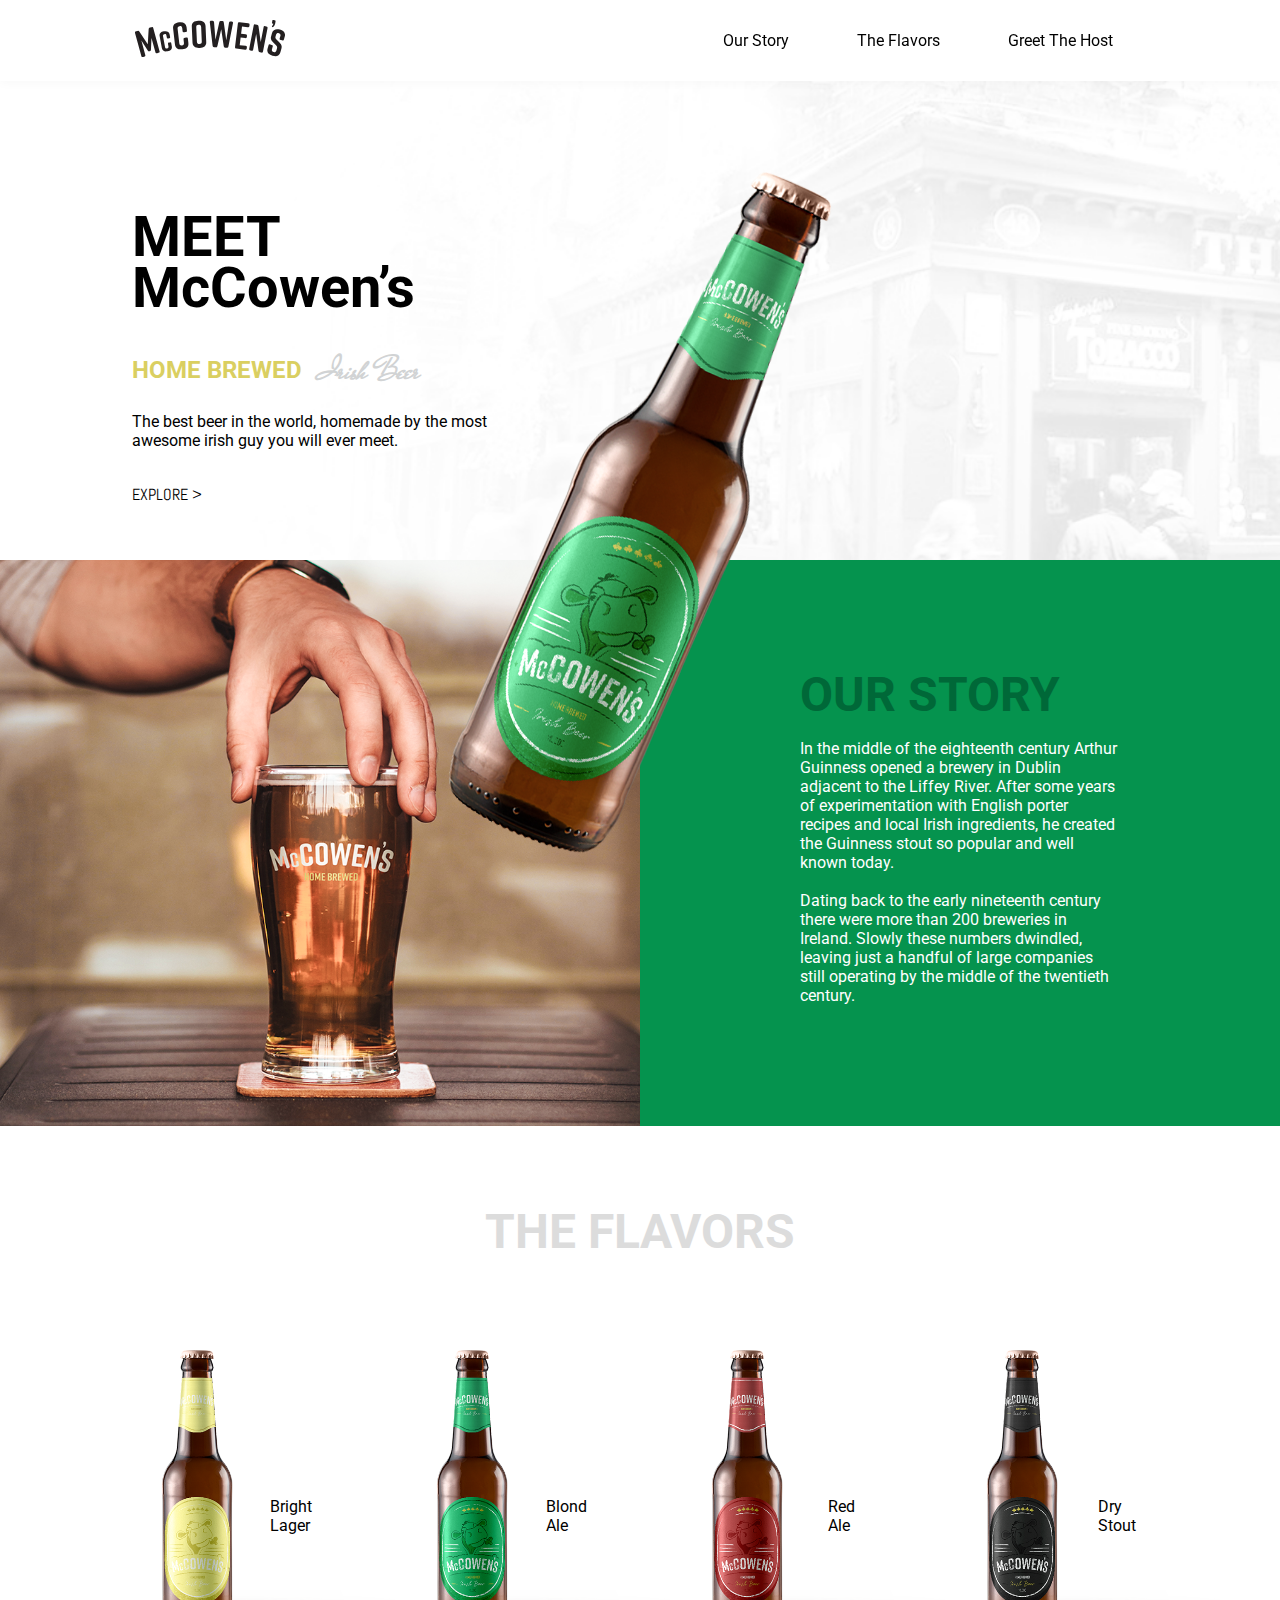
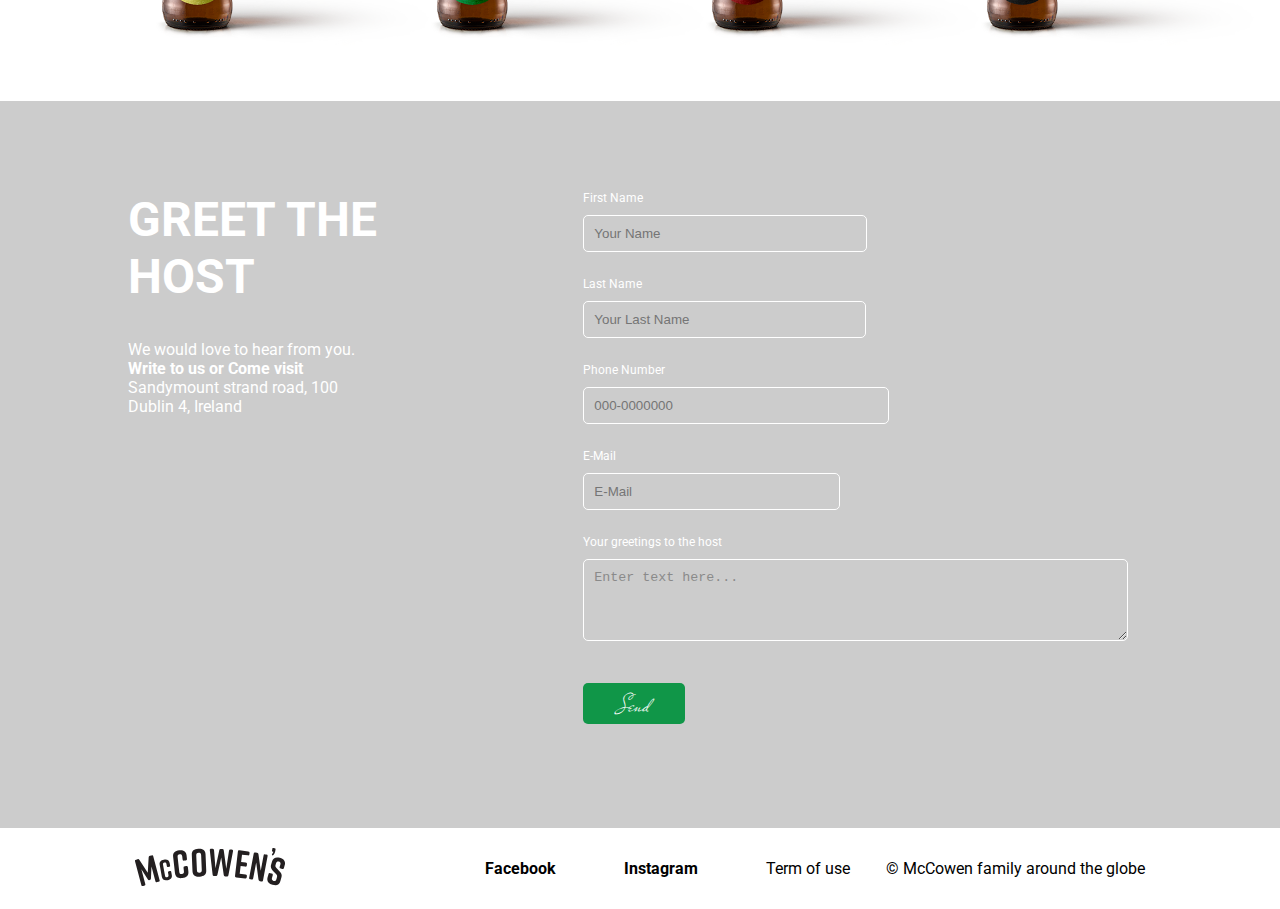
==== index.html @ d89a91b7 "second" ====
<!DOCTYPE html>
<html>
<head>
    <title> McCowen's Beer</title>
    <link rel="stylesheet" href="css/my first website.css"/>
    <link href='https://fonts.googleapis.com/css?family=Abel' rel='stylesheet'>
    <link href='https://fonts.googleapis.com/css?family=Roboto' rel='stylesheet'>
    <link href='https://fonts.googleapis.com/css?family=Mr De Haviland' rel='stylesheet'>
</head>
<body>
<!--header-->
    <div class="header">
            <div class="nav">
                <div class="logo">
                    <img src="assets/mc_logo.svg" alt="logo" id="logo" href="#">
                </div>
                
                <nav>
                    <a class="burger"></a>

                    <ul class="links">
                    <li> <a href="#story">Our Story</a> </li>
                    <li> <a href="#flavors">The Flavors</a> </li>
                    <li> <a href="#contact">Greet The Host</a> </li>
                    </ul>
                </nav>
            </div>
    </div>

<!--page content-->
<div class="content">

    <!--banner-->
        <div class="banner">
            <img src="assets/Pint Bottle copy.png" alt="McCowen’s Beer" id="middle" width="30%">
            <div class="title">
                <h1>MEET <br> McCowen’s</h1>
                <h2 class="home">home brewed <span class="irish"> Irish Beer</span> </h2>
                <p>The best beer in the world, homemade by the most awesome irish guy you will ever meet.</p>
                <a href="#" class="explore">explore ></a>
            </div>
        </div>

    <!--our story-->
        <div class="story" id="story">
            <div class="glass">
                <!--<img src="assets/beer-glass-mockup.png" alt="glass" id="glass" width="100%">-->
            </div>

            <div class="green_con">
                <div class="text">
                    <h3>our story</h3>
                    <p>
                            In the middle of the eighteenth century Arthur Guinness opened a brewery in Dublin adjacent to the Liffey River. After some years of experimentation with English porter recipes and local Irish ingredients, he created the Guinness stout so popular and well known today.
                            <br> <br>
                            Dating back to the early nineteenth century there were more than 200 breweries in Ireland. Slowly these numbers dwindled, leaving just a handful of large companies still operating by the middle of the twentieth century.
                    </p>
                </div>
            </div>
        </div>

    <!--the flavors-->
        <div class="flavors" id="flavors">
            <h3>the flavors</h3>
            <div class="bottles">
                <div class="yellow">
                    <img src="assets/Pint Bottle 01.png" alt="Bright Lager" id="yellow" width="100%">
                    <p>Bright <br> Lager</p>
                </div>
                <div class="green">
                    <img src="assets/Pint Bottle 02.png" alt="Blond Ale" id="green" width="100%">
                    <p>Blond <br> Ale</p>
                </div>
                <div class="red">
                    <img src="assets/Pint Bottle 03.png" alt="Red Ale" id="red" width="100%">
                    <p>Red <br> Ale</p>
                </div>
                <div class="black">
                    <img src="assets/Pint Bottle 04.png" alt="Dry Stout" id="black" width="100%">
                    <p>Dry <br> Stout</p>
                </div>
            </div>
        </div>

    <!--contact form-->
        <div class="greetings" id="contact">
            
            <div class="contact">
                <h3>greet the host</h3>
                <br>
                <p>     We would love to hear from you.
                    <br>
                        <strong> Write to us or Come visit </strong>
                    <br>
                        Sandymount strand road, 100
                    <br>
                        Dublin 4, Ireland</p>
            </div>

            <div class="form_con">
                <form action="/action_page.php">
                    
                    <div class="row">
                        <div class="first">
                        <label for="name">First Name
                        <input type="text" id="name" name="firstname" placeholder="Your Name">
                        </label>
                        </div>

                        <div class="last">
                        <label for="last">Last Name
                        <input type="text" id="last" name="lastname" placeholder="Your Last Name">
                        </label>
                        </div>
                    </div>
                
                    <div class="row">
                        <div class="phone">
                        <label for="phone">Phone Number
                        <input type="tel" id="phone" name="phonenumber" placeholder="000-0000000">
                        </label>
                        </div>

                        <div class="email">
                        <label for="email">E-Mail
                        <input type="email" id="mail" name="e-mail" placeholder="E-Mail">
                        </label>
                        </div>
                    </div>

                    <div class="row">
                        <div class="message">
                        <label for="message">Your greetings to the host
                        <textarea rows="4" cols="50" name="comment" form="usrform">Enter text here...</textarea>
                        </label>
                        </div>
                    </div>

                    <br>
                    <div class="row">
                        <div class="btn">
                        <input type="submit" value="Send">
                        </div>
                    </div>
                </form>
            </div>
        </div>

    <!--footer-->
        <div class="footer">
            <div class="nav">
                <div class="logo">
                    <img src="assets/mc_logo.svg" alt="logo" id="flogo">
                </div>
                <div class="links">
                    <ul>
                        <li><a href="#"><strong>Facebook</strong></a></li>
                        <li><a href="#"><strong>Instagram</strong></a></li>
                        <li><a href="#">Term of use</a></li>
                        <li>© McCowen family around the globe</li>
                    </ul>
                </div>
            </div>
        </div>
</div>

</body>
</html>
---- css/my first website.css ----
body{
    margin: 0 auto;
    padding: 0px;
    height: auto;
    font-family: 'Roboto';    
    font-size:16px;
    background-color: white;
    overflow-x: hidden;
}

h3{
    text-transform:uppercase;
    font-family: 'Roboto';
    font-size: 3rem;
    font-style: bold;
    /*line-height: 90%;*/
    margin: 0 auto;
    padding: 0px;
    height: auto;
}

/* Headr */
.header {
    background-color:white;
    z-index: 2;
    box-shadow: 0px 2px 10px rgba(0, 0, 0, 0.03);
    padding: 15px 135px;
    align-items: center;
    justify-content: center;
    position: sticky;
    top: 0;
    overflow: hidden;
}

.nav {
    display: flex;
    justify-content:space-between;
    align-content: center;
    align-items: center;
}

.logo {
    width: 150px;
    align-content: center;
}

li {
    display: inline;
}

.links {
    color: black;
    text-decoration: none;
    align-content: center;
}

a {
    text-decoration: none;
    color: black;
    text-align: center;
    padding: 12px;
    margin: 20px;
}

.header a:hover {
    color: #dacf61;
    font-style: italic;
}

.burger {
    display: none;
}

/* Headr Responsive */
@media screen and (max-width: 934px) {
    .burger {
        display: block;
        height: 10px;
        width: 100%;
        background: url(../assets/burger.png) no-repeat 98% center;
    }

    .links {
        display: none;
    }
    
}

/* footer */
.footer {
    align-items: center;
    justify-content: center;
    padding: 15px 135px;
    overflow: hidden;
}



/* Banner */
.banner{
    background-image: url(../assets/banner.png);
    background-color: #cccccc;
    background-position: center;
    background-repeat: no-repeat;
    background-size: cover;
    position: relative;
    height: 300px;
    padding: 7% 10%;
    background-attachment: fixed;
}


.title {
        text-align: left;
        position: absolute;
        top: 50%;
        left: 310px;
        -ms-transform: translate(-50%, -50%);
        transform: translate(-50%, -50%);
        width: 356px;
}

h1{
    font-family: 'Roboto';
    font-size: 3.5rem;
    line-height: 90%;
}

.home{
    font-family: 'Roboto';
    font-size: 1.5rem;
    /*line-height: 130%;*/
    text-transform: uppercase;
    color: #dacf61;
}

.irish{
    font-family: 'Mr De Haviland';
    font-size: 2rem;
    /*line-height: 130%;*/
    text-transform: capitalize;
    color: #d1d3d4;
    margin: 3%;
    font-style: normal;
}

.explore{
    background-color: white;
    text-decoration: none;
    position: absolute;
    padding: 0;
    margin: 5% 0;
    font-family: 'Abel';
    font-size: 1rem;
    text-transform: uppercase;
    font-style: bold;

}

#middle{
    position: absolute;
    top: 90%;
    left: 50%;
    transform: translate(-50%, -50%);
    z-index: 1.5;
}

@media screen and (max-width: 996px){
    #middle{
    display: none;
    }
}

/* Our Story */
.story{
    width: 100%;
    display: flex;
    position: relative;
    z-index: -1;
}

.green_con{
    background-color: #05934e;
    flex: 1;
    position: relative;
}

.glass{
    flex: 1;
    height: 566px;
    background-image: url(../assets/beer-glass-mockup.png);
    background-repeat: no-repeat;
    background-size: cover;
}

.story p{
    color: #ffffff;
}

.story h3{
    color: #006838;
}

.text{
    position: absolute;
    top: 50%;
    left: 50%;
    transform: translate(-50%, -50%);
}

/* flavors */
.flavors{
    width: 100%;
}

.flavors h3{
    padding: 1%;
    margin: 5% 2%;
    display: block;
    color: #dcdcdc;
    text-align: center;
}

.bottles{
    display: flex;
    padding: 1% 7% 4%;
    margin-top: 2%;
    position: relative;
    left: 5%;
}

.flavors p{
    float: right;
    position: absolute;
    top: 50%;
    left: 50%;
    transform: translate(-50%, -50%);
}
    
.flavors div{
    clear: both;
    flex: 1;
    position: relative;
}

/* contact */
.greetings{
    display: flex;
    background-image: url(../assets/contact_img.png);
    background-color: #cccccc;
    background-position: center;
    background-repeat: no-repeat;
    background-size: cover;
    background-attachment: fixed;
    position: relative;
    padding: 7% 10%;
}

.contact{
    flex: 1;
    color: #ffffff;
    margin-right: 10%;
}

.form_con{
    color: #ffffff;
    font-size: 0.75rem;
    flex: 2;
    width: 100%;
}

form{
    padding: 0 5%;
    height: 50%;
    display: flex;
    flex-direction: column;
}
form div{
    display: inline-block;
}
.row{
    display: block;
}

.first, .last, .phone, .email, .message, .btn {
    padding: 0 15px;
    margin-bottom: 15px;
} 

label{
    display: block;
}

input, textarea{
    padding: 10px;
    margin: 10px 0;
    border: 1px solid white;
    color: rgb(138, 138, 138);
    border-radius: 5px;
    background-color: rgba(0, 0, 0, 0);
    width: 100%;
    overflow: hidden;
}

input[type=submit]{
    background-color: #109648;
    border: none;
    color: #ffffff;
    font-family: 'Mr De Haviland';
    font-size: 1.5rem;
    padding: 7px 35px 2px;
    margin: 0;
}

input[type=submit]:hover {
    background-color: #0b813c;
    transition-duration: 0.4s;
    box-shadow: 0px 2px 10px rgba(0, 0, 0, 0.5);
}
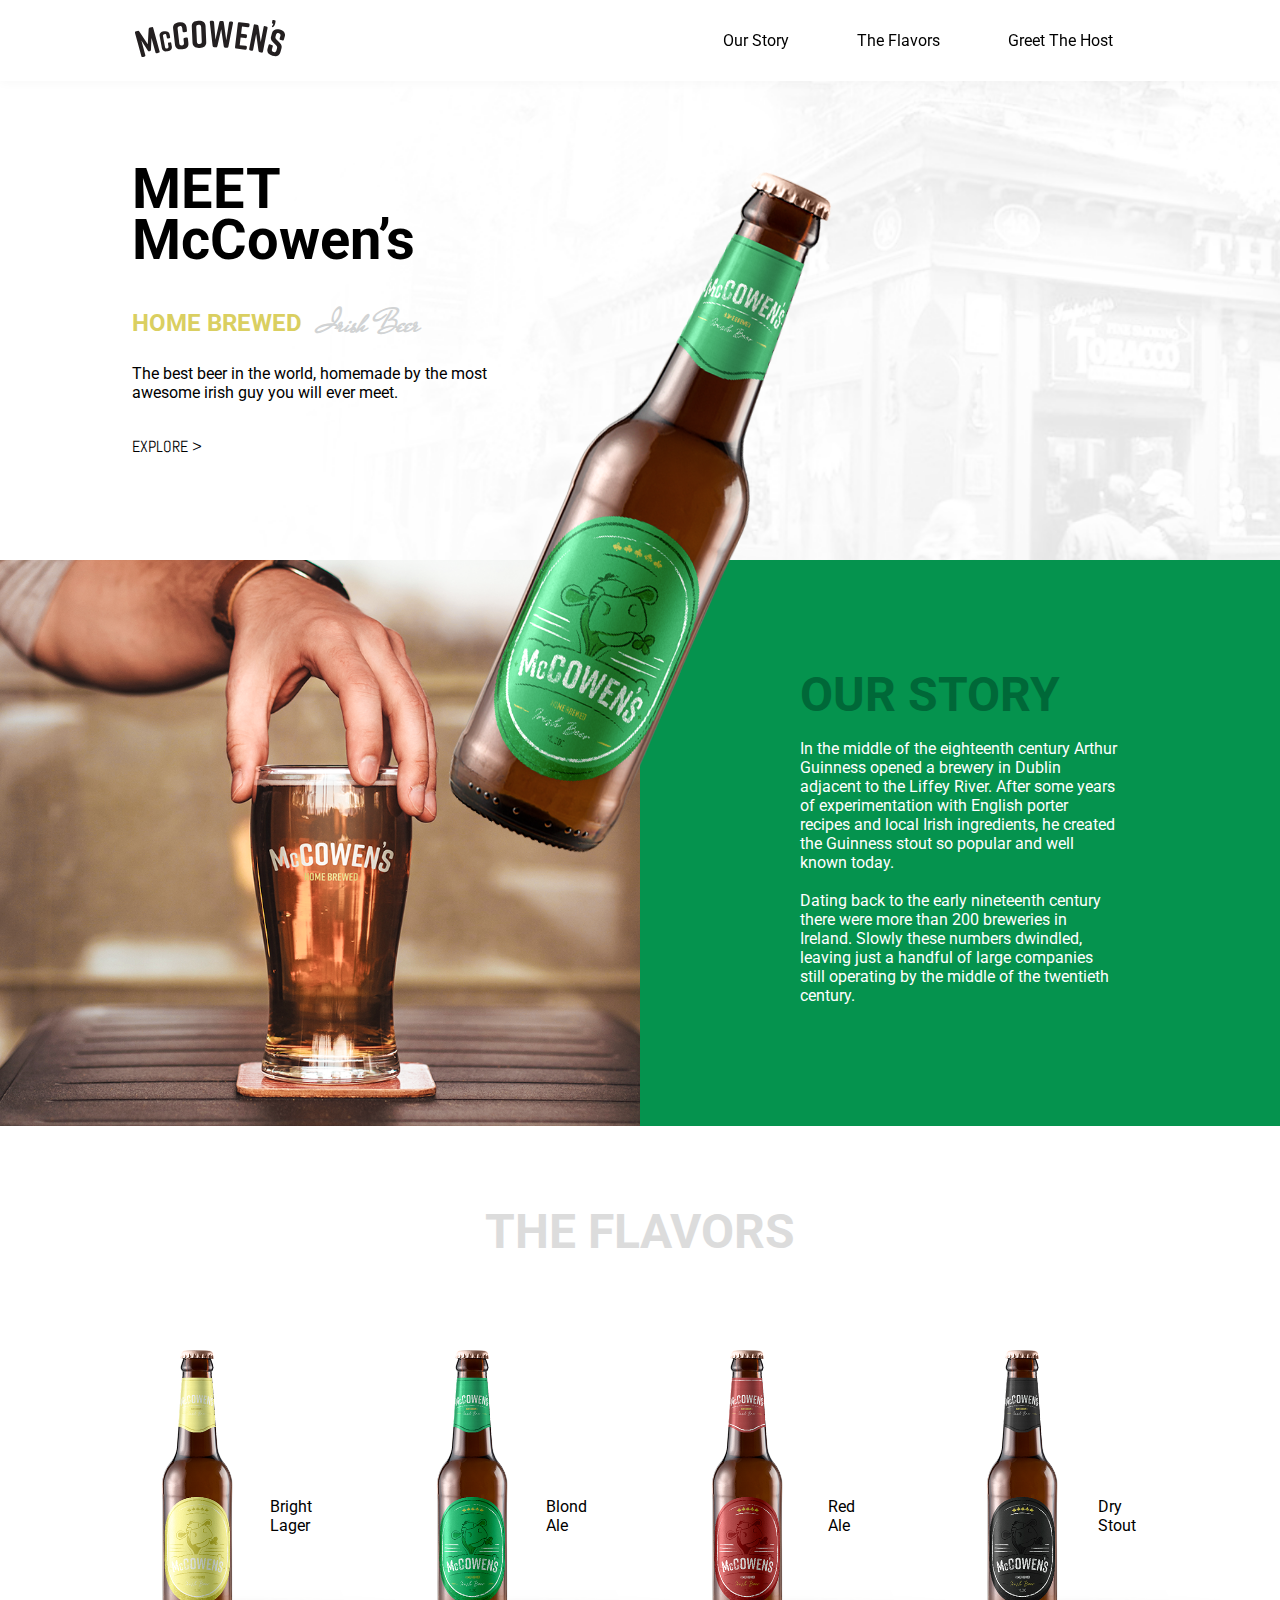
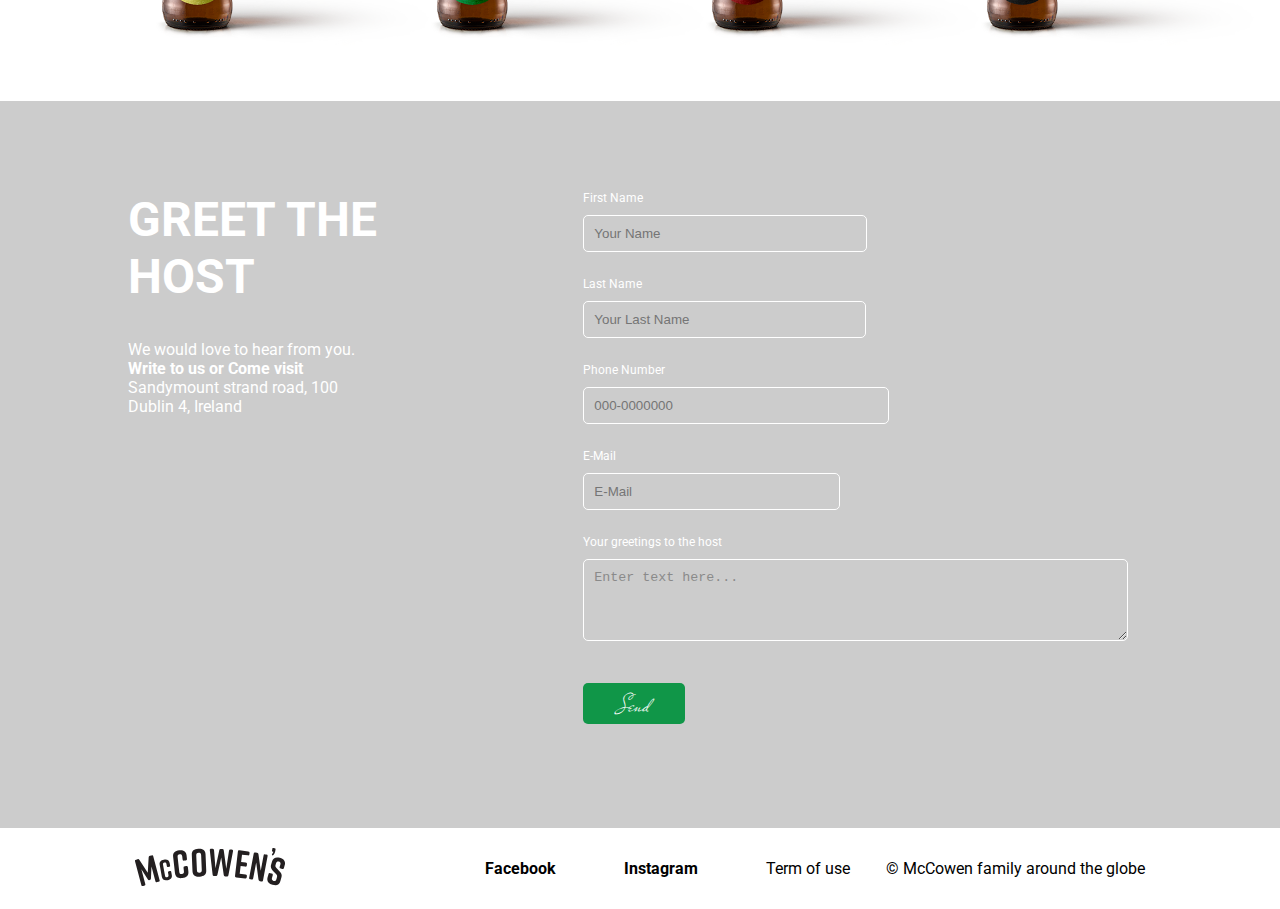
==== commit b92ff522: "third" ====
--- a/index.html
+++ b/index.html
@@ -46,7 +46,6 @@
             <div class="glass">
                 <!--<img src="assets/beer-glass-mockup.png" alt="glass" id="glass" width="100%">-->
             </div>
-
             <div class="green_con">
                 <div class="text">
                     <h3>our story</h3>
--- a/css/my first website.css
+++ b/css/my first website.css
@@ -113,7 +113,7 @@
 .title {
         text-align: left;
         position: absolute;
-        top: 50%;
+        top: 40%;
         left: 310px;
         -ms-transform: translate(-50%, -50%);
         transform: translate(-50%, -50%);
@@ -165,6 +165,7 @@
     z-index: 1.5;
 }
 
+/* Remove bottle from small screens */
 @media screen and (max-width: 996px){
     #middle{
     display: none;
@@ -174,7 +175,7 @@
 /* Our Story */
 .story{
     width: 100%;
-    display: flex;
+    /*display: flex;*/
     position: relative;
     z-index: -1;
 }
@@ -183,6 +184,7 @@
     background-color: #05934e;
     flex: 1;
     position: relative;
+    height: 566px;
 }
 
 .glass{
@@ -207,6 +209,13 @@
     left: 50%;
     transform: translate(-50%, -50%);
 }
+
+/* Our Story Responsive */
+@media screen and (min-width: 996px){
+    .story{ display: flex;
+    }
+}
+
 
 /* flavors */
 .flavors{
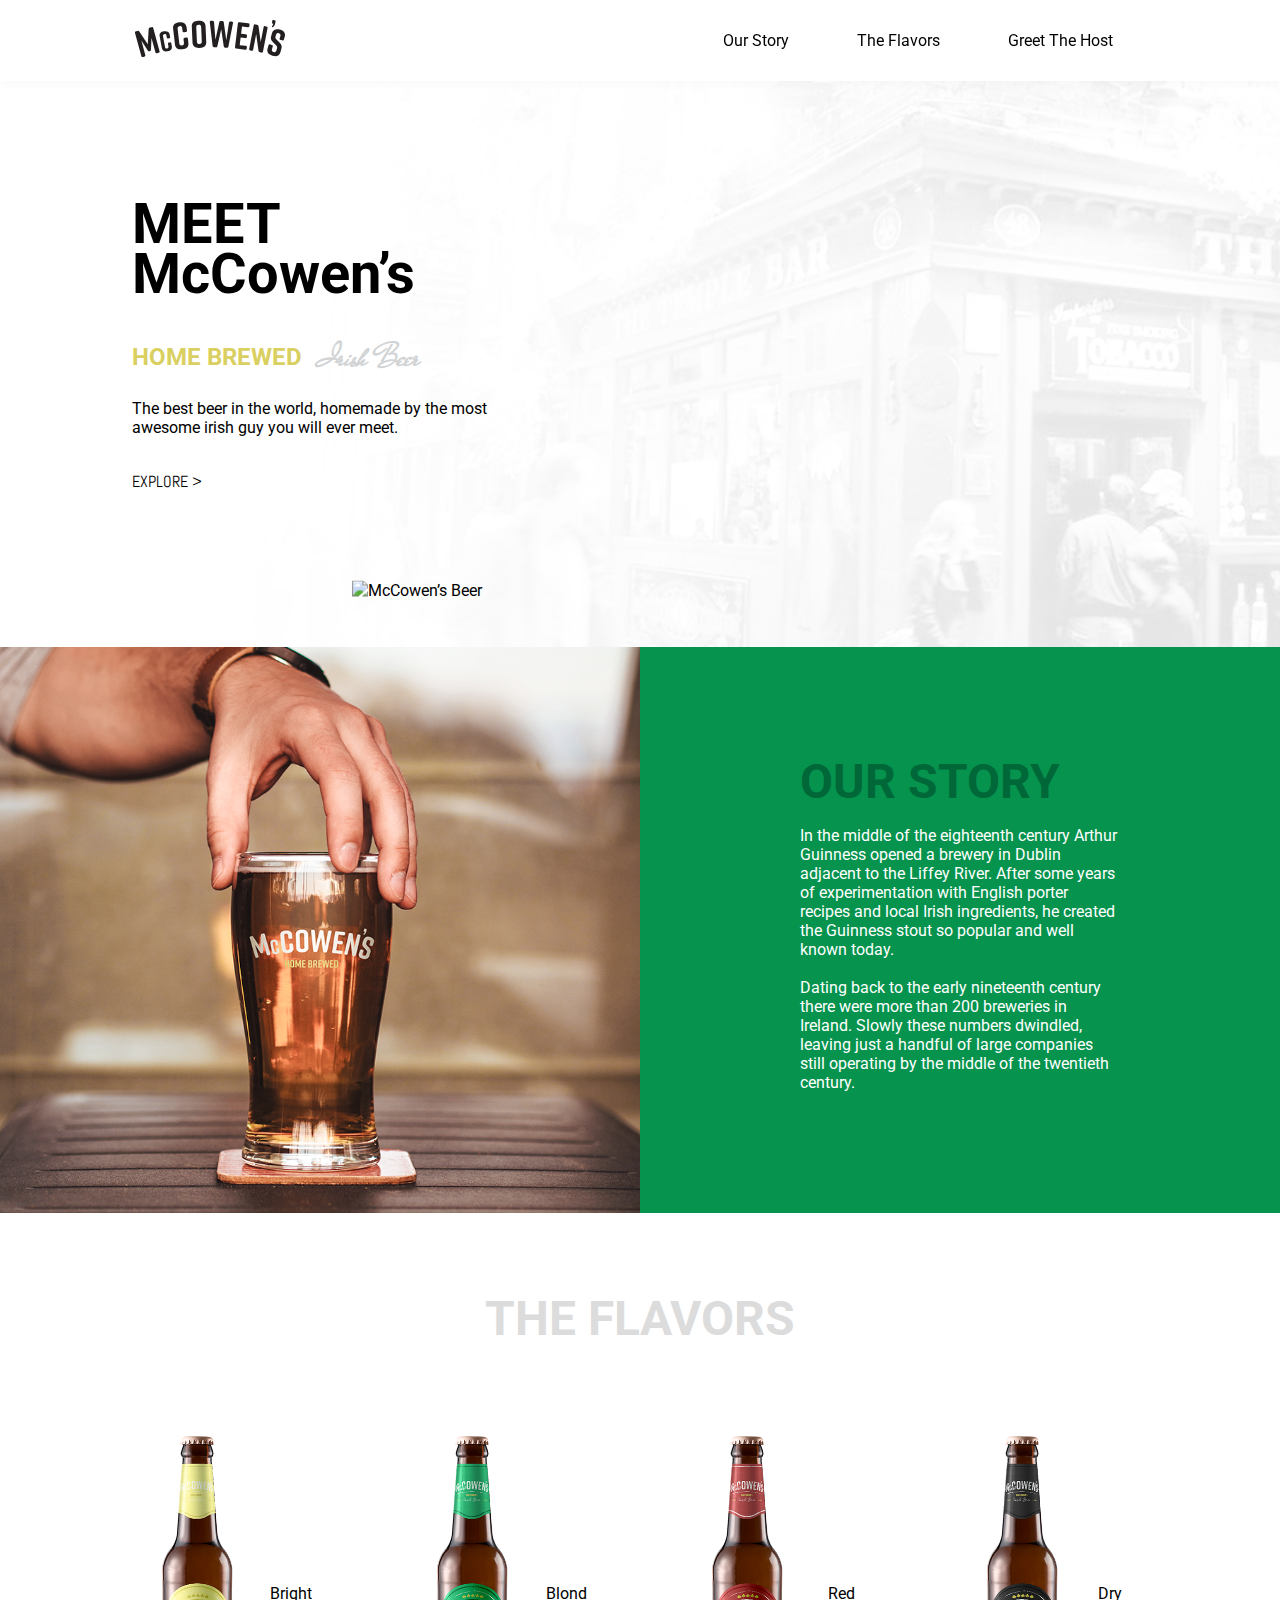
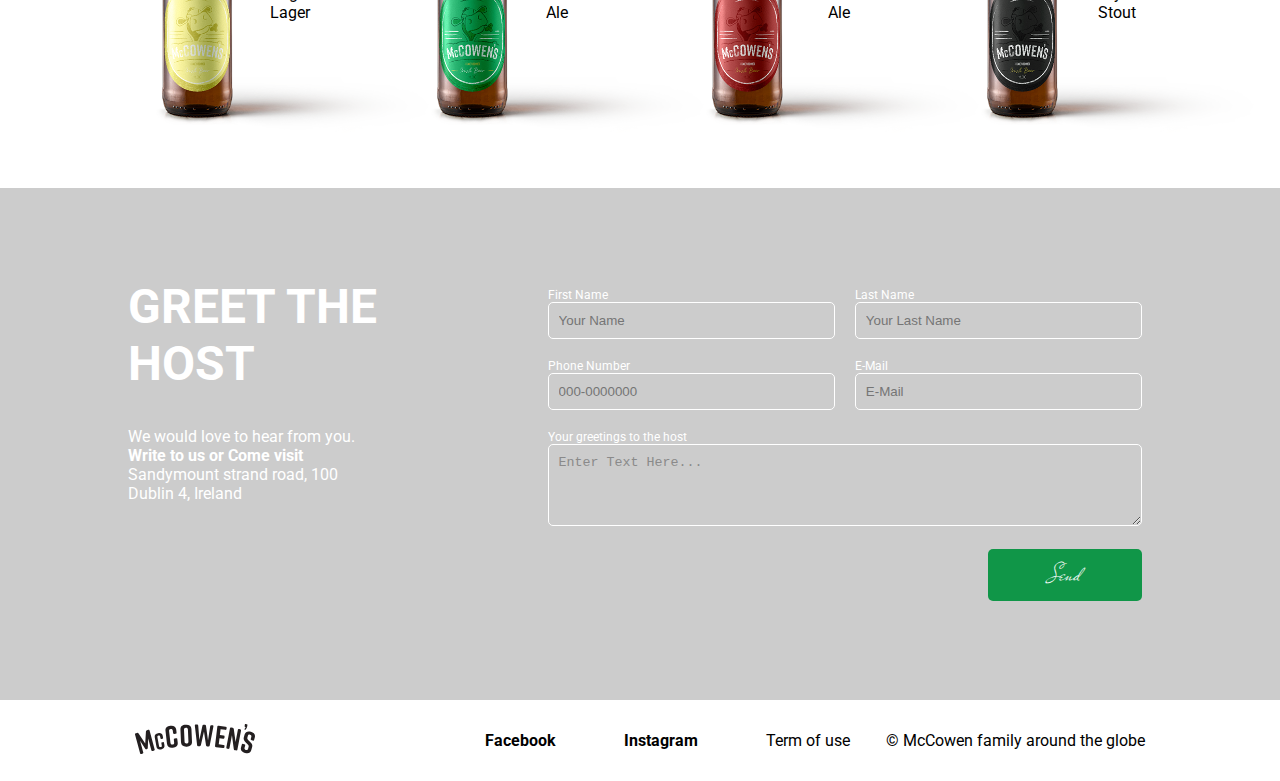
==== commit 2a174298: "fourth" ====
--- a/index.html
+++ b/index.html
@@ -2,6 +2,7 @@
 <html>
 <head>
     <title> McCowen's Beer</title>
+    <meta name="viewport" content="width=device-width, initial-scale=1.0">
     <link rel="stylesheet" href="css/my first website.css"/>
     <link href='https://fonts.googleapis.com/css?family=Abel' rel='stylesheet'>
     <link href='https://fonts.googleapis.com/css?family=Roboto' rel='stylesheet'>
@@ -16,7 +17,9 @@
                 </div>
                 
                 <nav>
-                    <a class="burger"></a>
+                    <a class="burger">
+                        <!--<img src="../my first website/assets/burger.png" alt="menu">-->
+                    </a>
 
                     <ul class="links">
                     <li> <a href="#story">Our Story</a> </li>
@@ -32,7 +35,7 @@
 
     <!--banner-->
         <div class="banner">
-            <img src="assets/Pint Bottle copy.png" alt="McCowen’s Beer" id="middle" width="30%">
+            <img src="assets/Pint Bottle.png" alt="McCowen’s Beer" id="middle" width="45%">
             <div class="title">
                 <h1>MEET <br> McCowen’s</h1>
                 <h2 class="home">home brewed <span class="irish"> Irish Beer</span> </h2>
@@ -44,7 +47,6 @@
     <!--our story-->
         <div class="story" id="story">
             <div class="glass">
-                <!--<img src="assets/beer-glass-mockup.png" alt="glass" id="glass" width="100%">-->
             </div>
             <div class="green_con">
                 <div class="text">
@@ -84,72 +86,64 @@
     <!--contact form-->
         <div class="greetings" id="contact">
             
-            <div class="contact">
-                <h3>greet the host</h3>
-                <br>
-                <p>     We would love to hear from you.
+                <div class="contact">
+                    <h3>greet the host</h3>
                     <br>
-                        <strong> Write to us or Come visit </strong>
-                    <br>
-                        Sandymount strand road, 100
-                    <br>
-                        Dublin 4, Ireland</p>
-            </div>
+                    <p>     We would love to hear from you.
+                        <br>
+                            <strong> Write to us or Come visit </strong>
+                        <br>
+                            Sandymount strand road, 100
+                        <br>
+                            Dublin 4, Ireland</p>
+                </div>
 
-            <div class="form_con">
                 <form action="/action_page.php">
-                    
-                    <div class="row">
-                        <div class="first">
+                    <div class="row">    
+                        <div class="field">
                         <label for="name">First Name
                         <input type="text" id="name" name="firstname" placeholder="Your Name">
                         </label>
                         </div>
 
-                        <div class="last">
+                        <div class="field">
                         <label for="last">Last Name
                         <input type="text" id="last" name="lastname" placeholder="Your Last Name">
                         </label>
                         </div>
                     </div>
-                
-                    <div class="row">
-                        <div class="phone">
+                    
+                    <div class="row">  
+                        <div class="field">
                         <label for="phone">Phone Number
                         <input type="tel" id="phone" name="phonenumber" placeholder="000-0000000">
                         </label>
                         </div>
 
-                        <div class="email">
+                        <div class="field">
                         <label for="email">E-Mail
                         <input type="email" id="mail" name="e-mail" placeholder="E-Mail">
                         </label>
                         </div>
                     </div>
 
-                    <div class="row">
-                        <div class="message">
+                    <div class="row">  
+                        <div class="field">
                         <label for="message">Your greetings to the host
-                        <textarea rows="4" cols="50" name="comment" form="usrform">Enter text here...</textarea>
+                        <textarea rows="4" cols="50" name="comment" form="usrform">Enter Text Here...</textarea>
                         </label>
                         </div>
                     </div>
 
-                    <br>
-                    <div class="row">
-                        <div class="btn">
                         <input type="submit" value="Send">
-                        </div>
-                    </div>
                 </form>
-            </div>
         </div>
 
     <!--footer-->
         <div class="footer">
             <div class="nav">
                 <div class="logo">
-                    <img src="assets/mc_logo.svg" alt="logo" id="flogo">
+                    <img src="assets/mc_logo.svg" alt="logo" id="flogo" width="80%">
                 </div>
                 <div class="links">
                     <ul>
--- a/css/my first website.css
+++ b/css/my first website.css
@@ -1,3 +1,7 @@
+*, *:after, :before{
+    box-sizing: border-box;
+}
+
 body{
     margin: 0 auto;
     padding: 0px;
@@ -8,12 +12,17 @@
     overflow-x: hidden;
 }
 
+@media screen and (max-width: 501px){
+    body{ font-size: 18px;
+    }
+}
+
+
 h3{
     text-transform:uppercase;
     font-family: 'Roboto';
     font-size: 3rem;
     font-style: bold;
-    /*line-height: 90%;*/
     margin: 0 auto;
     padding: 0px;
     height: auto;
@@ -21,7 +30,7 @@
 
 /* Headr */
 .header {
-    background-color:white;
+    background-color:rgba(255, 255, 255, 0.938);
     z-index: 2;
     box-shadow: 0px 2px 10px rgba(0, 0, 0, 0.03);
     padding: 15px 135px;
@@ -71,13 +80,18 @@
     display: none;
 }
 
-/* Headr Responsive */
+/* Header Responsive */
 @media screen and (max-width: 934px) {
+    .header{
+        padding: 0 20px;
+    }
+
     .burger {
         display: block;
-        height: 10px;
+        height: 50px;
         width: 100%;
-        background: url(../assets/burger.png) no-repeat 98% center;
+        background: url(../assets/burger.png) no-repeat;
+        cursor:pointer;
     }
 
     .links {
@@ -104,20 +118,33 @@
     background-repeat: no-repeat;
     background-size: cover;
     position: relative;
-    height: 300px;
-    padding: 7% 10%;
+    height: 566px;
     background-attachment: fixed;
 }
 
-
-.title {
-        text-align: left;
-        position: absolute;
-        top: 40%;
-        left: 310px;
-        -ms-transform: translate(-50%, -50%);
-        transform: translate(-50%, -50%);
-        width: 356px;
+/* title mobile position */
+@media screen and (max-width: 501px){
+    .title {
+            position: absolute;
+            top: 40%;
+            left: 180px;
+            -ms-transform: translate(-50%, -50%);
+            transform: translate(-50%, -50%);
+            padding: 20px;
+            width: 90%;
+    }
+}
+
+/* title desktop position */
+@media screen and (min-width: 500px){
+    .title {
+            position: absolute;
+            top: 40%;
+            left: 310px;
+            -ms-transform: translate(-50%, -50%);
+            transform: translate(-50%, -50%);
+            width: 356px;
+    }
 }
 
 h1{
@@ -129,7 +156,6 @@
 .home{
     font-family: 'Roboto';
     font-size: 1.5rem;
-    /*line-height: 130%;*/
     text-transform: uppercase;
     color: #dacf61;
 }
@@ -137,7 +163,6 @@
 .irish{
     font-family: 'Mr De Haviland';
     font-size: 2rem;
-    /*line-height: 130%;*/
     text-transform: capitalize;
     color: #d1d3d4;
     margin: 3%;
@@ -162,7 +187,7 @@
     top: 90%;
     left: 50%;
     transform: translate(-50%, -50%);
-    z-index: 1.5;
+    z-index: 1;
 }
 
 /* Remove bottle from small screens */
@@ -175,9 +200,7 @@
 /* Our Story */
 .story{
     width: 100%;
-    /*display: flex;*/
-    position: relative;
-    z-index: -1;
+    position: relative;
 }
 
 .green_con{
@@ -193,6 +216,17 @@
     background-image: url(../assets/beer-glass-mockup.png);
     background-repeat: no-repeat;
     background-size: cover;
+    background-position: bottom;
+}
+
+/* our story mobile */
+@media screen and (max-width: 501px){
+    .glass{
+        height: 300px;
+    }
+    .text{
+        width: 85%;
+    }
 }
 
 .story p{
@@ -252,10 +286,15 @@
     position: relative;
 }
 
+/* flavors mobile */
+@media screen and (max-width: 501px){
+    
+}
+
 /* contact */
 .greetings{
-    display: flex;
-    background-image: url(../assets/contact_img.png);
+    /*display: flex;*/
+    background-image: url(../assets/contact\ img-big.jpg);
     background-color: #cccccc;
     background-position: center;
     background-repeat: no-repeat;
@@ -271,44 +310,25 @@
     margin-right: 10%;
 }
 
-.form_con{
+form{
     color: #ffffff;
     font-size: 0.75rem;
     flex: 2;
-    width: 100%;
-}
-
-form{
-    padding: 0 5%;
-    height: 50%;
-    display: flex;
-    flex-direction: column;
-}
-form div{
-    display: inline-block;
-}
-.row{
-    display: block;
-}
-
-.first, .last, .phone, .email, .message, .btn {
-    padding: 0 15px;
-    margin-bottom: 15px;
-} 
-
-label{
-    display: block;
+}
+
+.field{
+    flex: 1;
+    margin: 10px;
 }
 
 input, textarea{
     padding: 10px;
-    margin: 10px 0;
     border: 1px solid white;
     color: rgb(138, 138, 138);
     border-radius: 5px;
     background-color: rgba(0, 0, 0, 0);
+    overflow: hidden;
     width: 100%;
-    overflow: hidden;
 }
 
 input[type=submit]{
@@ -317,12 +337,37 @@
     color: #ffffff;
     font-family: 'Mr De Haviland';
     font-size: 1.5rem;
-    padding: 7px 35px 2px;
-    margin: 0;
+    margin: 10px;
+    width: 25%;
+    float: right;
 }
 
 input[type=submit]:hover {
     background-color: #0b813c;
     transition-duration: 0.4s;
     box-shadow: 0px 2px 10px rgba(0, 0, 0, 0.5);
+    cursor:pointer;
+}
+
+/* Contact Responsive */
+@media screen and (min-width: 996px){
+    .greetings{ display: flex;
+    }
+
+    .row{ display: flex;
+    }
+}
+
+@media screen and (max-width: 996px){
+    .contact{
+        margin: 10% 0;
+    }
+
+    .field{
+        margin: 5% 0;
+    }
+
+    input[type=submit]{
+        margin: 0;
+    }
 }